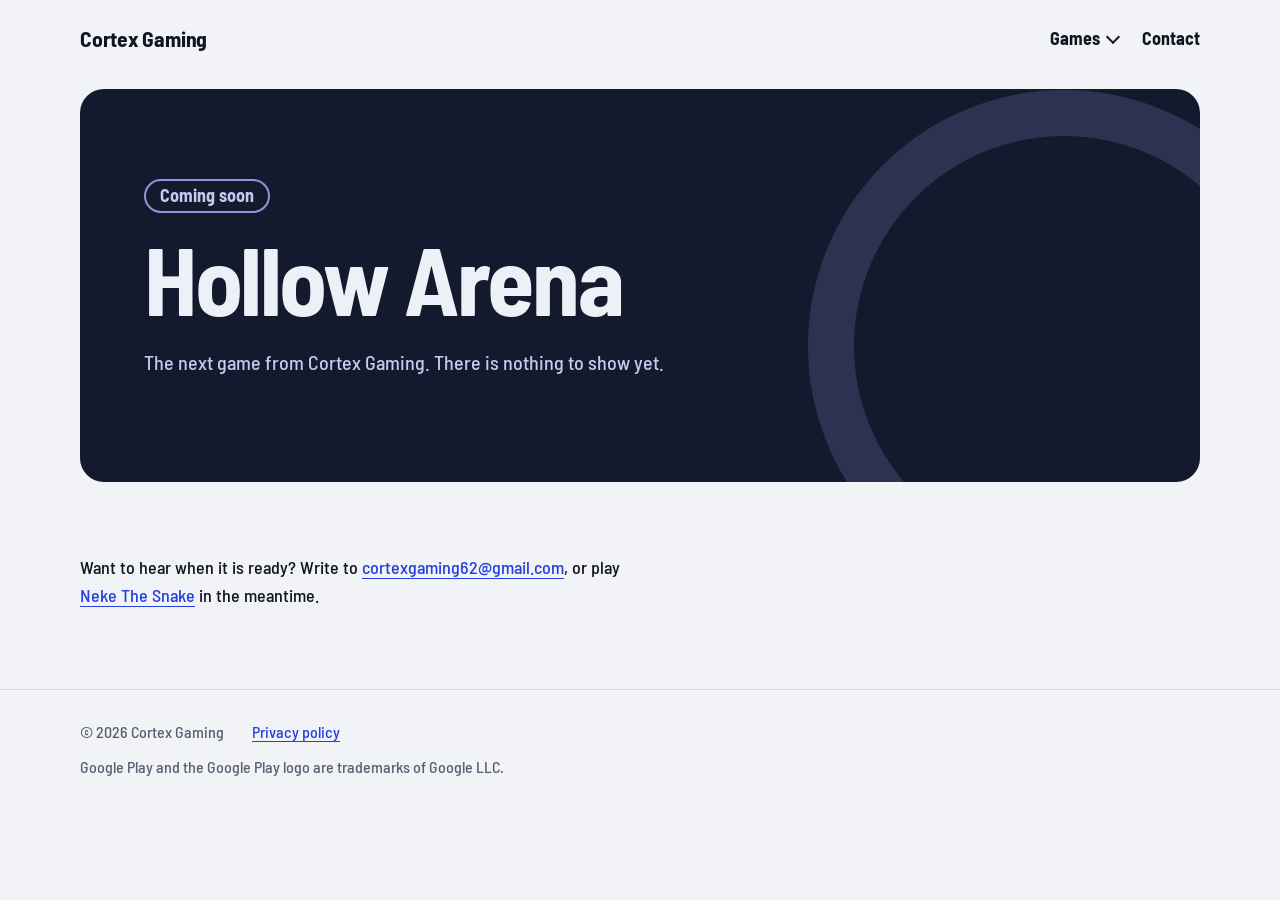
==== hollow-arena/index.html @ d4bacdc9 "Modern studio home page with a Games menu and a page per game The home page is now a neutral studio " ====
<!doctype html>
<html lang="en">
<head>
<meta charset="utf-8">
<meta name="viewport" content="width=device-width, initial-scale=1">
<title>Hollow Arena | Cortex Gaming</title>
<meta name="description" content="Hollow Arena is the next game from Cortex Gaming. Coming soon.">
<meta name="theme-color" content="#f1f3f6">
<link rel="icon" type="image/png" href="/assets/favicon.png">
<link rel="stylesheet" href="/assets/base.css">
<link rel="stylesheet" href="/assets/studio.css">
<script>document.documentElement.classList.add("js")</script>
</head>
<body>
<a class="skip" href="#main">Skip to content</a>
<div class="wrap">
  <header class="top">
    <a class="mark" href="/">Cortex Gaming</a>
    <nav class="nav" aria-label="Main">
      <div class="menu">
        <button class="menu-btn" type="button" aria-expanded="false" aria-controls="games-menu">Games</button>
        <ul id="games-menu" class="menu-list">
          <li><a href="/neke-the-snake/">Neke The Snake</a></li>
          <li><a href="/hollow-arena/">Hollow Arena <span class="chip">Coming soon</span></a></li>
        </ul>
      </div>
      <a href="/#contact">Contact</a>
    </nav>
  </header>

  <main id="main">
    <div class="soon-hero">
      <span class="status">Coming soon</span>
      <h1>Hollow Arena</h1>
      <p>The next game from Cortex Gaming. There is nothing to show yet.</p>
    </div>
    <section>
      <p>Want to hear when it is ready? Write to <a href="mailto:cortexgaming62@gmail.com">cortexgaming62@gmail.com</a>, or play <a href="/neke-the-snake/">Neke The Snake</a> in the meantime.</p>
    </section>
  </main>
</div>

<footer>
  <div class="wrap">
    <p>&copy; 2026 Cortex Gaming</p>
    <p><a href="https://sites.google.com/view/neke-the-snake">Privacy policy</a></p>
    <p class="legal">Google Play and the Google Play logo are trademarks of Google LLC.</p>
  </div>
</footer>
<script src="/assets/nav.js" defer></script>
</body>
</html>
---- assets/base.css ----
/* Fonts: Silkscreen and Barlow Semi Condensed, both SIL Open Font License, self-hosted. */
@font-face{font-family:"Silkscreen";font-style:normal;font-weight:400;font-display:swap;src:url(fonts/silkscreen-latin-400-normal.woff2) format("woff2")}
@font-face{font-family:"Barlow Semi Condensed";font-style:normal;font-weight:500;font-display:swap;src:url(fonts/barlow-semi-condensed-latin-500-normal.woff2) format("woff2")}
@font-face{font-family:"Barlow Semi Condensed";font-style:normal;font-weight:700;font-display:swap;src:url(fonts/barlow-semi-condensed-latin-700-normal.woff2) format("woff2")}

:root{
  --bg:#0f1216;
  --paper:#ece9da;
  --muted:#a3a495;
  --line:#2a3039;
  --link:#b5b02a;
  --text:"Barlow Semi Condensed","Arial Narrow",system-ui,sans-serif;
}
*{box-sizing:border-box}
html{scroll-behavior:smooth}
body{margin:0;background:var(--bg);color:var(--paper);font-family:var(--text);font-weight:500;font-size:1.125rem;line-height:1.55}
img{max-width:100%;height:auto}
a{color:var(--link);text-underline-offset:.2em}
a:hover{color:var(--paper)}
:focus-visible{outline:3px solid var(--link);outline-offset:3px}
.wrap{width:min(1120px,100% - 40px);margin-inline:auto}
.skip{position:absolute;left:-999px;top:8px;background:var(--link);color:#111;padding:8px 14px;z-index:10}
.skip:focus{left:8px}
p{margin:0 0 14px;max-width:60ch}

.top{display:flex;align-items:center;justify-content:space-between;gap:16px;padding:22px 0}
.mark{font-weight:700;font-size:1.35rem;letter-spacing:-.01em;color:var(--paper);text-decoration:none}
.mark:hover{color:var(--link)}
.nav{display:flex;gap:24px}
.nav a{color:var(--paper);text-decoration:none;font-weight:700}
.nav a:hover,.nav a[aria-current="page"]{color:var(--link)}

footer{margin-top:80px;border-top:1px solid var(--line);padding:30px 0 56px;color:var(--muted);font-size:1rem}
footer .wrap{display:flex;flex-wrap:wrap;gap:10px 28px}
footer p{margin:0;max-width:none}
footer .legal{flex-basis:100%}
.badge{display:inline-block;margin-left:-10px}
.badge img{display:block;height:64px;width:auto}

@media(prefers-reduced-motion:reduce){html{scroll-behavior:auto}}

/* Games menu in the header. Without JavaScript the list shows as plain links. */
.menu{position:relative}
.menu-btn{font:inherit;font-weight:700;color:var(--paper);background:none;border:0;padding:0;cursor:pointer;display:inline-flex;align-items:center;gap:8px}
.menu-btn:hover,.menu-btn[aria-expanded="true"]{color:var(--link)}
.menu-btn::after{content:"";width:8px;height:8px;border:solid currentColor;border-width:0 2px 2px 0;transform:translateY(-2px) rotate(45deg);transition:transform .15s}
.menu-btn[aria-expanded="true"]::after{transform:translateY(1px) rotate(225deg)}
.menu-list{list-style:none;margin:0;padding:8px;min-width:250px;background:var(--menu-bg);border:1px solid var(--line);border-radius:14px;box-shadow:0 14px 34px rgba(0,0,0,.28);position:absolute;right:0;top:calc(100% + 14px);z-index:5}
.menu-list a{display:flex;justify-content:space-between;align-items:center;gap:14px;padding:12px 14px;border-radius:9px;color:var(--paper);text-decoration:none;font-weight:700}
.menu-list a:hover,.menu-list a:focus-visible{background:var(--menu-hover);color:var(--paper)}
.chip{font-weight:700;font-size:.85rem;color:var(--muted);border:1px solid var(--line);border-radius:999px;padding:1px 10px}
.js .menu-list{display:none}
.js .menu-list.open{display:block}
:root{--menu-bg:#171b21;--menu-hover:#232a33}
@media(max-width:560px){.menu{position:static}.top{position:relative}.menu-list{left:0;right:0;top:100%}}
---- assets/studio.css ----
/* Home page and Hollow Arena page: the studio look. Light and neutral. Loaded after base.css. */
:root{
  --bg:#f1f3f6;
  --paper:#111522;
  --muted:#586073;
  --line:#d3d9e3;
  --link:#2540e0;
  --menu-bg:#ffffff;
  --menu-hover:#e8ecf3;
  --ink-blue:#141a2e;
  --lcd:#b5b02a;
  --lcd-ink:#2b2a0c;
}
.skip{color:#fff}
.menu-list{box-shadow:0 14px 34px rgba(17,21,34,.14)}

.hero{padding:clamp(48px,9vw,110px) 0 clamp(40px,6vw,72px)}
.hero h1{font-weight:700;font-size:clamp(2.7rem,8vw,6rem);line-height:.98;letter-spacing:-.025em;margin:0 0 26px;max-width:14ch}
.hero .lead{font-size:clamp(1.2rem,2.4vw,1.5rem);line-height:1.4;color:var(--muted);max-width:36ch;margin:0 0 32px}
.btn{display:inline-block;background:var(--paper);color:#fff;font-weight:700;text-decoration:none;padding:14px 24px;border-radius:999px}
.btn:hover{background:var(--link);color:#fff}
.btn.ghost{background:transparent;color:var(--paper);box-shadow:inset 0 0 0 2px var(--paper)}
.btn.ghost:hover{background:var(--paper);color:#fff}
.actions{display:flex;flex-wrap:wrap;gap:12px}

h2{font-weight:700;font-size:clamp(1.8rem,4vw,2.6rem);line-height:1.1;letter-spacing:-.015em;margin:0 0 28px}
main section{padding:clamp(40px,6vw,72px) 0 0}

.panels{display:grid;gap:20px}
@media(min-width:860px){.panels{grid-template-columns:1.25fr 1fr}}
.panel{border-radius:24px;padding:clamp(26px,4vw,44px);min-height:420px;display:flex;flex-direction:column;justify-content:space-between;text-decoration:none;position:relative;overflow:hidden}
.panel h3{font-size:clamp(2rem,4.5vw,3rem);line-height:1;letter-spacing:-.02em;margin:18px 0 12px}
.panel p{margin:0;max-width:34ch}
.panel .go{font-weight:700;margin-top:26px;text-decoration:underline;text-underline-offset:.25em}
.panel-snake{background:var(--lcd);color:var(--lcd-ink)}
.panel-snake img.icon{width:72px;height:72px;border-radius:16px;display:block}
.panel-snake .status{display:inline-block;font-weight:700;border:2px solid var(--lcd-ink);border-radius:999px;padding:1px 14px}
.panel-snake:hover .go{text-decoration-thickness:3px}
.panel-soon{background:var(--ink-blue);color:#eef0f7}
.panel-soon .status{display:inline-block;font-weight:700;border:2px solid #8b97d9;color:#c3caf0;border-radius:999px;padding:1px 14px}
.panel-soon::after{content:"";position:absolute;right:-90px;bottom:-90px;width:300px;height:300px;border-radius:50%;border:34px solid rgba(139,151,217,.22)}
.panel:focus-visible{outline:3px solid var(--link);outline-offset:4px}

.about{display:grid;gap:12px 48px}
@media(min-width:860px){.about{grid-template-columns:1fr 1.4fr}}
.about p{font-size:1.25rem}

.soon-hero{background:var(--ink-blue);color:#eef0f7;border-radius:24px;padding:clamp(40px,7vw,96px) clamp(26px,5vw,64px);margin-top:12px;position:relative;overflow:hidden}
.soon-hero h1{font-weight:700;font-size:clamp(2.7rem,8vw,6rem);line-height:.98;letter-spacing:-.025em;margin:18px 0 22px}
.soon-hero p{font-size:1.25rem;color:#c3caf0}
.soon-hero .status{display:inline-block;font-weight:700;border:2px solid #8b97d9;color:#c3caf0;border-radius:999px;padding:1px 14px}
.soon-hero::after{content:"";position:absolute;right:-120px;bottom:-120px;width:420px;height:420px;border-radius:50%;border:46px solid rgba(139,151,217,.2)}
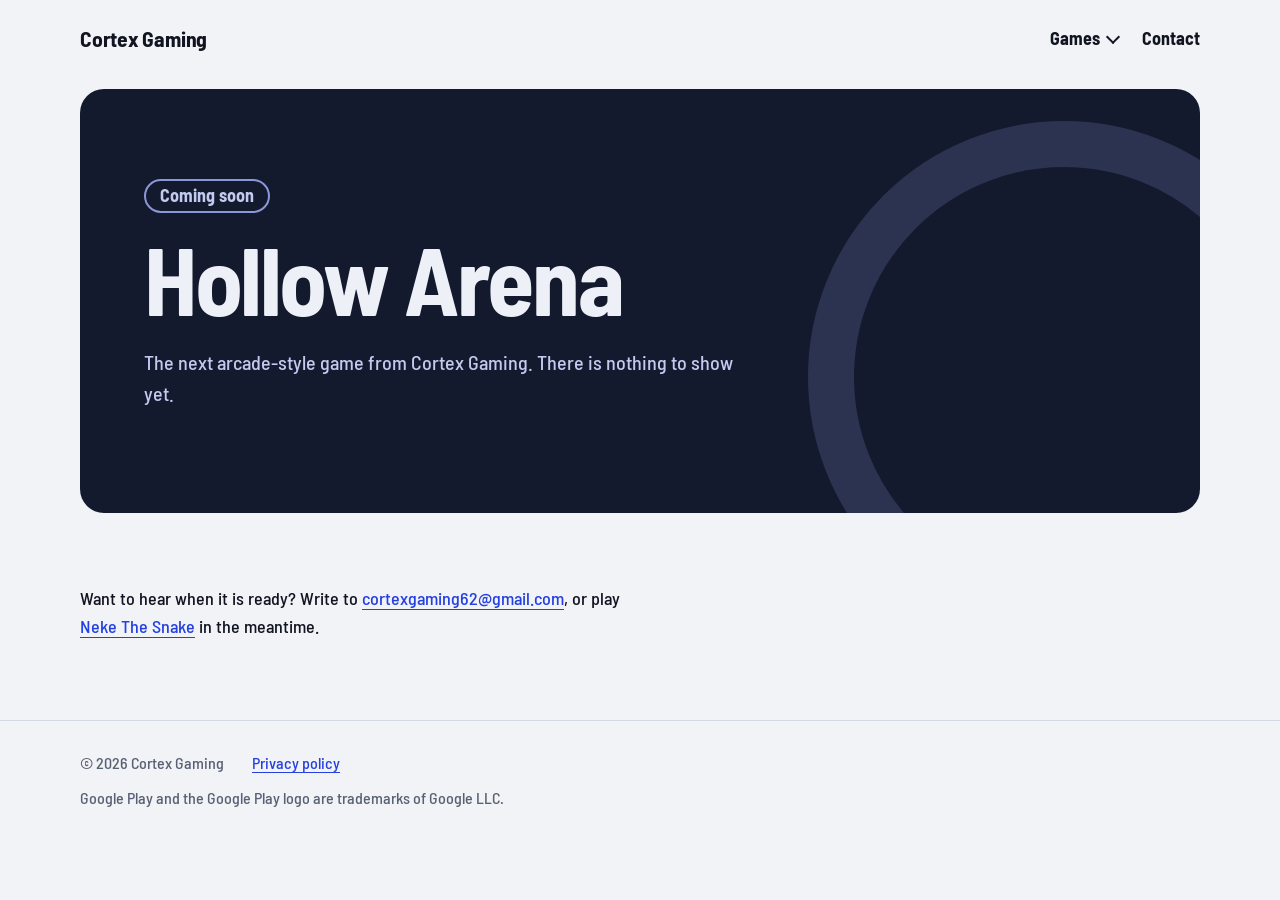
==== commit 24207ae7: "Describe the studio as making arcade-style games Co-Authored-By: Claude Sonnet 5.5 <noreply@anthropi" ====
--- a/hollow-arena/index.html
+++ b/hollow-arena/index.html
@@ -4,7 +4,7 @@
 <meta charset="utf-8">
 <meta name="viewport" content="width=device-width, initial-scale=1">
 <title>Hollow Arena | Cortex Gaming</title>
-<meta name="description" content="Hollow Arena is the next game from Cortex Gaming. Coming soon.">
+<meta name="description" content="Hollow Arena is the next arcade-style game from Cortex Gaming. Coming soon.">
 <meta name="theme-color" content="#f1f3f6">
 <link rel="icon" type="image/png" href="/assets/favicon.png">
 <link rel="stylesheet" href="/assets/base.css">
@@ -32,7 +32,7 @@
     <div class="soon-hero">
       <span class="status">Coming soon</span>
       <h1>Hollow Arena</h1>
-      <p>The next game from Cortex Gaming. There is nothing to show yet.</p>
+      <p>The next arcade-style game from Cortex Gaming. There is nothing to show yet.</p>
     </div>
     <section>
       <p>Want to hear when it is ready? Write to <a href="mailto:cortexgaming62@gmail.com">cortexgaming62@gmail.com</a>, or play <a href="/neke-the-snake/">Neke The Snake</a> in the meantime.</p>
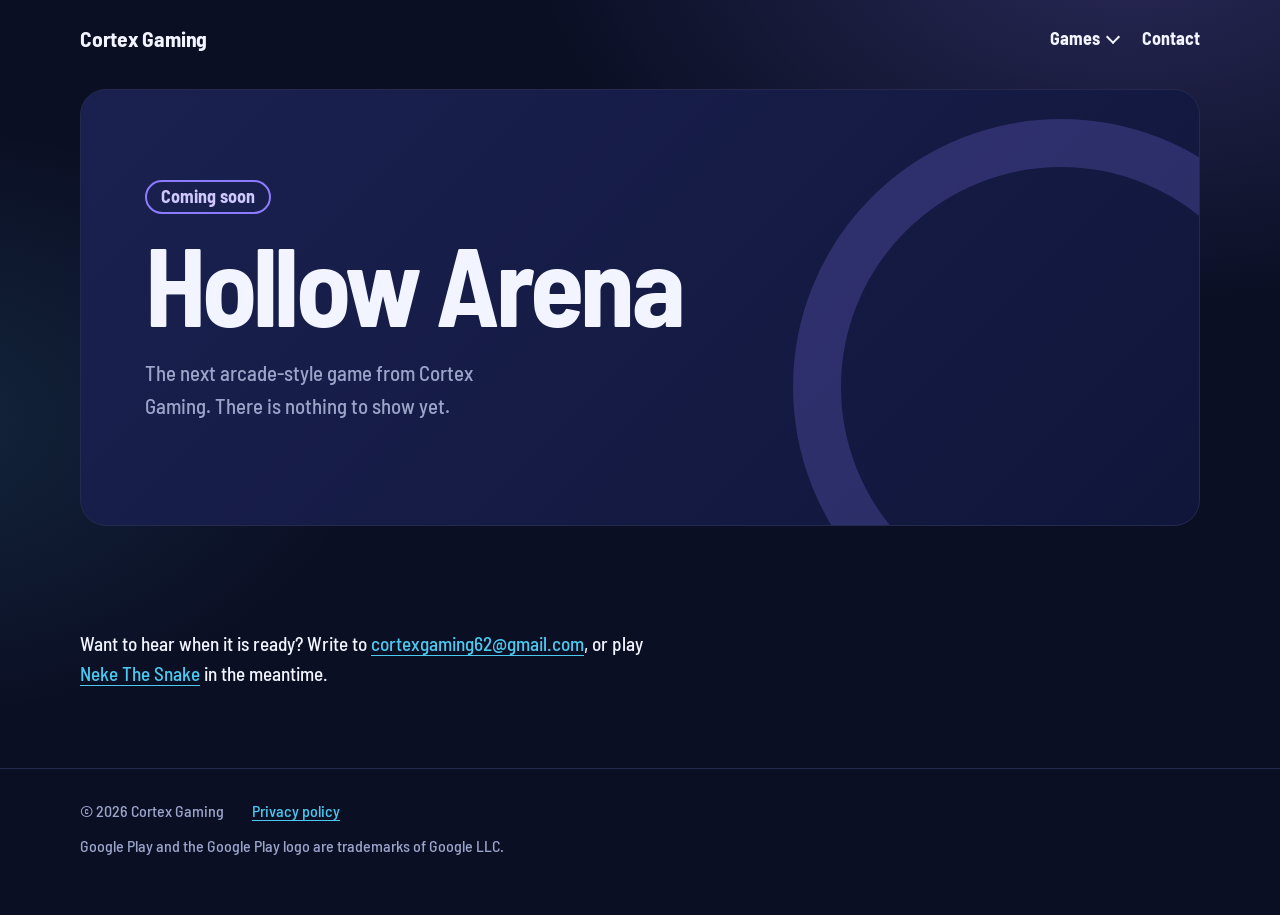
==== commit 85ac98c5: "Redesign the studio home page: arcade look, better copy Dark navy page with colour glows, a self-pla" ====
--- a/hollow-arena/index.html
+++ b/hollow-arena/index.html
@@ -5,7 +5,7 @@
 <meta name="viewport" content="width=device-width, initial-scale=1">
 <title>Hollow Arena | Cortex Gaming</title>
 <meta name="description" content="Hollow Arena is the next arcade-style game from Cortex Gaming. Coming soon.">
-<meta name="theme-color" content="#f1f3f6">
+<meta name="theme-color" content="#0b0f24">
 <link rel="icon" type="image/png" href="/assets/favicon.png">
 <link rel="stylesheet" href="/assets/base.css">
 <link rel="stylesheet" href="/assets/studio.css">
--- a/assets/studio.css
+++ b/assets/studio.css
@@ -1,52 +1,57 @@
-/* Home page and Hollow Arena page: the studio look. Light and neutral. Loaded after base.css. */
+/* Home page and Hollow Arena page: the studio look. Loaded after base.css. */
 :root{
-  --bg:#f1f3f6;
-  --paper:#111522;
-  --muted:#586073;
-  --line:#d3d9e3;
-  --link:#2540e0;
-  --menu-bg:#ffffff;
-  --menu-hover:#e8ecf3;
-  --ink-blue:#141a2e;
-  --lcd:#b5b02a;
-  --lcd-ink:#2b2a0c;
+  --bg:#0b0f24;
+  --paper:#f2f4ff;
+  --muted:#9ba4c9;
+  --line:#232a4d;
+  --link:#4cc9f0;
+  --menu-bg:#141a3a;
+  --menu-hover:#1f2750;
+  --coral:#ff5a5f;
+  --amber:#ffb020;
+  --mint:#2ee6a6;
+  --sky:#4cc9f0;
+  --violet:#8b7cff;
 }
-.skip{color:#fff}
-.menu-list{box-shadow:0 14px 34px rgba(17,21,34,.14)}
+body{
+  background-color:var(--bg);
+  background-image:
+    radial-gradient(60rem 38rem at 88% -8%,rgba(139,124,255,.24),transparent 62%),
+    radial-gradient(48rem 30rem at -8% 46%,rgba(76,201,240,.12),transparent 62%);
+  background-repeat:no-repeat;
+}
+.skip{color:#0b0f24}
+.menu-list{box-shadow:0 18px 40px rgba(0,0,0,.45)}
 
-.hero{padding:clamp(48px,9vw,110px) 0 clamp(40px,6vw,72px)}
-.hero h1{font-weight:700;font-size:clamp(2.7rem,8vw,6rem);line-height:.98;letter-spacing:-.025em;margin:0 0 26px;max-width:14ch}
-.hero .lead{font-size:clamp(1.2rem,2.4vw,1.5rem);line-height:1.4;color:var(--muted);max-width:36ch;margin:0 0 32px}
-.btn{display:inline-block;background:var(--paper);color:#fff;font-weight:700;text-decoration:none;padding:14px 24px;border-radius:999px}
-.btn:hover{background:var(--link);color:#fff}
-.btn.ghost{background:transparent;color:var(--paper);box-shadow:inset 0 0 0 2px var(--paper)}
-.btn.ghost:hover{background:var(--paper);color:#fff}
-.actions{display:flex;flex-wrap:wrap;gap:12px}
+.hero{padding:clamp(40px,8vw,104px) 0 clamp(28px,4vw,48px)}
+.hero h1{font-weight:700;font-size:clamp(2.9rem,8.6vw,7rem);line-height:.94;letter-spacing:-.035em;margin:0 0 28px;max-width:11ch}
+.hero .lead{font-size:clamp(1.2rem,2.3vw,1.55rem);line-height:1.42;color:var(--muted);max-width:40ch;margin:0}
 
-h2{font-weight:700;font-size:clamp(1.8rem,4vw,2.6rem);line-height:1.1;letter-spacing:-.015em;margin:0 0 28px}
-main section{padding:clamp(40px,6vw,72px) 0 0}
+.playfield{display:block;width:100%;height:clamp(260px,38vw,400px);margin-top:clamp(32px,5vw,56px);border-radius:26px;background:#070a1c;border:1px solid var(--line)}
 
-.panels{display:grid;gap:20px}
-@media(min-width:860px){.panels{grid-template-columns:1.25fr 1fr}}
-.panel{border-radius:24px;padding:clamp(26px,4vw,44px);min-height:420px;display:flex;flex-direction:column;justify-content:space-between;text-decoration:none;position:relative;overflow:hidden}
-.panel h3{font-size:clamp(2rem,4.5vw,3rem);line-height:1;letter-spacing:-.02em;margin:18px 0 12px}
-.panel p{margin:0;max-width:34ch}
-.panel .go{font-weight:700;margin-top:26px;text-decoration:underline;text-underline-offset:.25em}
-.panel-snake{background:var(--lcd);color:var(--lcd-ink)}
-.panel-snake img.icon{width:72px;height:72px;border-radius:16px;display:block}
-.panel-snake .status{display:inline-block;font-weight:700;border:2px solid var(--lcd-ink);border-radius:999px;padding:1px 14px}
-.panel-snake:hover .go{text-decoration-thickness:3px}
-.panel-soon{background:var(--ink-blue);color:#eef0f7}
-.panel-soon .status{display:inline-block;font-weight:700;border:2px solid #8b97d9;color:#c3caf0;border-radius:999px;padding:1px 14px}
-.panel-soon::after{content:"";position:absolute;right:-90px;bottom:-90px;width:300px;height:300px;border-radius:50%;border:34px solid rgba(139,151,217,.22)}
-.panel:focus-visible{outline:3px solid var(--link);outline-offset:4px}
+h2{font-weight:700;font-size:clamp(1.9rem,4.2vw,3rem);line-height:1.05;letter-spacing:-.02em;margin:0 0 20px}
+main section{padding:clamp(56px,8vw,112px) 0 0}
 
-.about{display:grid;gap:12px 48px}
-@media(min-width:860px){.about{grid-template-columns:1fr 1.4fr}}
-.about p{font-size:1.25rem}
+.statement{font-size:clamp(1.5rem,3.4vw,2.35rem);line-height:1.25;letter-spacing:-.01em;font-weight:500;max-width:30ch;margin:0 0 48px}
+.principles{display:grid;gap:26px 40px;list-style:none;margin:0;padding:0}
+@media(min-width:860px){.principles{grid-template-columns:repeat(3,1fr)}}
+.principles li{border-top:2px solid var(--line);padding-top:20px}
+.principles h3{display:flex;align-items:center;gap:12px;font-size:1.45rem;line-height:1.2;margin:0 0 8px}
+.principles h3::before{content:"";width:14px;height:14px;border-radius:4px;background:var(--dot);flex:none}
+.principles p{color:var(--muted);margin:0}
+.principles li:nth-child(1){--dot:var(--coral)}
+.principles li:nth-child(2){--dot:var(--amber)}
+.principles li:nth-child(3){--dot:var(--mint)}
 
-.soon-hero{background:var(--ink-blue);color:#eef0f7;border-radius:24px;padding:clamp(40px,7vw,96px) clamp(26px,5vw,64px);margin-top:12px;position:relative;overflow:hidden}
-.soon-hero h1{font-weight:700;font-size:clamp(2.7rem,8vw,6rem);line-height:.98;letter-spacing:-.025em;margin:18px 0 22px}
-.soon-hero p{font-size:1.25rem;color:#c3caf0}
-.soon-hero .status{display:inline-block;font-weight:700;border:2px solid #8b97d9;color:#c3caf0;border-radius:999px;padding:1px 14px}
-.soon-hero::after{content:"";position:absolute;right:-120px;bottom:-120px;width:420px;height:420px;border-radius:50%;border:46px solid rgba(139,151,217,.2)}
+.contact-box{border-radius:26px;padding:clamp(28px,5vw,64px);background:linear-gradient(135deg,#1a2150,#10163a);border:1px solid var(--line)}
+.contact-box h2{margin-bottom:14px}
+.contact-box p{color:var(--muted);font-size:1.25rem;max-width:38ch}
+.btn{display:inline-block;background:var(--paper);color:#0b0f24;font-weight:700;font-size:1.15rem;text-decoration:none;padding:15px 28px;border-radius:999px;margin-top:10px}
+.btn:hover{background:var(--mint);color:#0b0f24}
+
+.soon-hero{background:linear-gradient(135deg,#1a2150,#10163a);border:1px solid var(--line);color:var(--paper);border-radius:26px;padding:clamp(40px,7vw,96px) clamp(26px,5vw,64px);margin-top:12px;position:relative;overflow:hidden}
+.soon-hero h1{font-weight:700;font-size:clamp(2.9rem,8.6vw,7rem);line-height:.94;letter-spacing:-.035em;margin:18px 0 22px}
+.soon-hero p{font-size:1.3rem;color:var(--muted);max-width:36ch}
+.soon-hero .status{display:inline-block;font-weight:700;border:2px solid var(--violet);color:#cfc8ff;border-radius:999px;padding:1px 14px}
+.soon-hero::after{content:"";position:absolute;right:-130px;bottom:-130px;width:440px;height:440px;border-radius:50%;border:48px solid rgba(139,124,255,.22)}
+.soon-hero+section p{font-size:1.2rem}
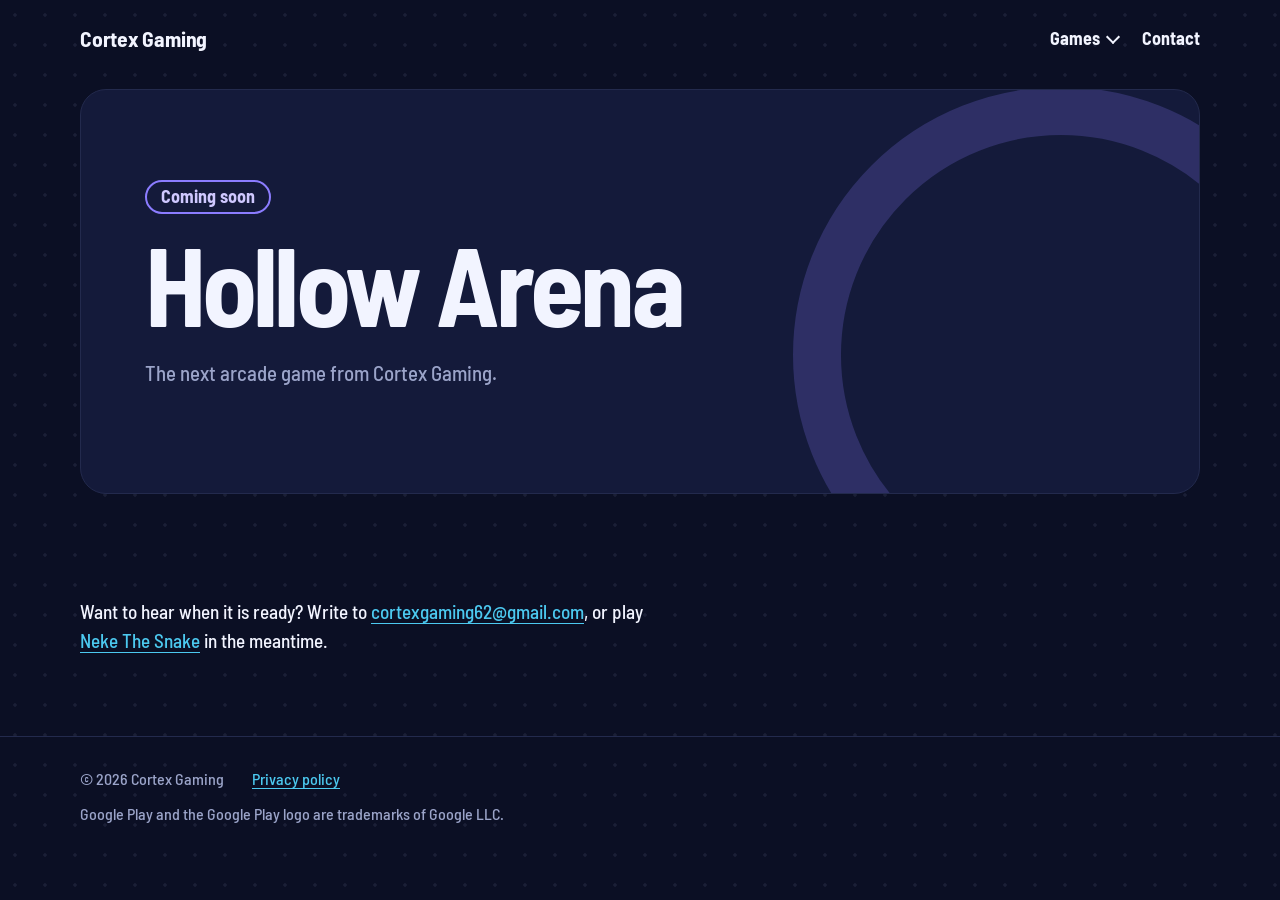
==== commit 481e3937: "Flat background with a pointer-lit dot grid; shorter Hollow Arena text Co-Authored-By: Claude Sonnet" ====
--- a/hollow-arena/index.html
+++ b/hollow-arena/index.html
@@ -32,7 +32,7 @@
     <div class="soon-hero">
       <span class="status">Coming soon</span>
       <h1>Hollow Arena</h1>
-      <p>The next arcade-style game from Cortex Gaming. There is nothing to show yet.</p>
+      <p>The next arcade game from Cortex Gaming.</p>
     </div>
     <section>
       <p>Want to hear when it is ready? Write to <a href="mailto:cortexgaming62@gmail.com">cortexgaming62@gmail.com</a>, or play <a href="/neke-the-snake/">Neke The Snake</a> in the meantime.</p>
@@ -48,5 +48,6 @@
   </div>
 </footer>
 <script src="/assets/nav.js" defer></script>
+<script src="/assets/glow.js" defer></script>
 </body>
 </html>
--- a/assets/studio.css
+++ b/assets/studio.css
@@ -13,13 +13,13 @@
   --sky:#4cc9f0;
   --violet:#8b7cff;
 }
-body{
-  background-color:var(--bg);
-  background-image:
-    radial-gradient(60rem 38rem at 88% -8%,rgba(139,124,255,.24),transparent 62%),
-    radial-gradient(48rem 30rem at -8% 46%,rgba(76,201,240,.12),transparent 62%);
-  background-repeat:no-repeat;
-}
+body{background:var(--bg)}
+/* One flat colour, plus a faint dot grid that lights up around the pointer. */
+body::before,body::after{content:"";position:fixed;inset:0;z-index:-1;pointer-events:none;background-size:30px 30px}
+body::before{background-image:radial-gradient(circle,rgba(155,164,201,.11) 1.5px,transparent 1.8px)}
+body::after{background-image:radial-gradient(circle,rgba(76,201,240,.9) 1.7px,transparent 2px);
+  -webkit-mask-image:radial-gradient(circle 190px at var(--mx,-999px) var(--my,-999px),#000,transparent);
+  mask-image:radial-gradient(circle 190px at var(--mx,-999px) var(--my,-999px),#000,transparent)}
 .skip{color:#0b0f24}
 .menu-list{box-shadow:0 18px 40px rgba(0,0,0,.45)}
 
@@ -27,31 +27,48 @@
 .hero h1{font-weight:700;font-size:clamp(2.9rem,8.6vw,7rem);line-height:.94;letter-spacing:-.035em;margin:0 0 28px;max-width:11ch}
 .hero .lead{font-size:clamp(1.2rem,2.3vw,1.55rem);line-height:1.42;color:var(--muted);max-width:40ch;margin:0}
 
-.playfield{display:block;width:100%;height:clamp(260px,38vw,400px);margin-top:clamp(32px,5vw,56px);border-radius:26px;background:#070a1c;border:1px solid var(--line)}
+.playfield{touch-action:pan-y;cursor:pointer;display:block;width:100%;height:clamp(260px,38vw,400px);margin-top:clamp(32px,5vw,56px);border-radius:26px;background:#070a1c;border:1px solid var(--line)}
 
 h2{font-weight:700;font-size:clamp(1.9rem,4.2vw,3rem);line-height:1.05;letter-spacing:-.02em;margin:0 0 20px}
 main section{padding:clamp(56px,8vw,112px) 0 0}
 
 .statement{font-size:clamp(1.5rem,3.4vw,2.35rem);line-height:1.25;letter-spacing:-.01em;font-weight:500;max-width:30ch;margin:0 0 48px}
-.principles{display:grid;gap:26px 40px;list-style:none;margin:0;padding:0}
+.glance{padding-top:clamp(40px,6vw,72px)}
+.glance dl{display:grid;gap:0;margin:0;border-top:1px solid var(--line)}
+@media(min-width:860px){.glance dl{grid-template-columns:repeat(4,1fr)}}
+.glance div{padding:22px 24px 26px 0;border-bottom:1px solid var(--line)}
+@media(min-width:860px){.glance div{border-bottom:0;padding-right:28px}.glance div+div{border-left:1px solid var(--line);padding-left:28px}}
+.glance dt{font-weight:700;font-size:clamp(1.6rem,3vw,2.2rem);line-height:1.1;letter-spacing:-.015em;margin:0 0 8px}
+.glance dd{margin:0;color:var(--muted)}
+
+.principles{display:grid;gap:18px;list-style:none;margin:0;padding:0}
 @media(min-width:860px){.principles{grid-template-columns:repeat(3,1fr)}}
-.principles li{border-top:2px solid var(--line);padding-top:20px}
-.principles h3{display:flex;align-items:center;gap:12px;font-size:1.45rem;line-height:1.2;margin:0 0 8px}
-.principles h3::before{content:"";width:14px;height:14px;border-radius:4px;background:var(--dot);flex:none}
-.principles p{color:var(--muted);margin:0}
-.principles li:nth-child(1){--dot:var(--coral)}
-.principles li:nth-child(2){--dot:var(--amber)}
-.principles li:nth-child(3){--dot:var(--mint)}
+.principles li{border-radius:24px;padding:30px;min-height:300px;display:flex;flex-direction:column;color:#0b0f24;background:var(--tile)}
+.principles svg{width:64px;height:64px;margin-bottom:auto}
+.principles h3{font-size:1.9rem;line-height:1.1;letter-spacing:-.02em;margin:34px 0 10px}
+.principles p{margin:0;font-size:1.15rem;line-height:1.4;color:#0b0f24;min-height:4.2em}
+.p-coral{--tile:var(--coral)}
+.p-amber{--tile:var(--amber)}
+.p-mint{--tile:var(--mint)}
 
-.contact-box{border-radius:26px;padding:clamp(28px,5vw,64px);background:linear-gradient(135deg,#1a2150,#10163a);border:1px solid var(--line)}
+.steps{list-style:none;counter-reset:s;margin:0;padding:0;display:grid;gap:0}
+@media(min-width:860px){.steps{grid-template-columns:repeat(4,1fr);gap:24px}}
+.steps li{counter-increment:s;border-top:2px solid var(--line);padding-top:22px;padding-bottom:26px;position:relative}
+.steps li::before{content:counter(s);position:absolute;top:-17px;left:0;width:32px;height:32px;border-radius:50%;background:var(--bg);border:2px solid var(--violet);color:var(--paper);font-weight:700;display:grid;place-items:center;font-size:.95rem}
+.steps h3{font-size:1.5rem;margin:6px 0 8px}
+.steps p{color:var(--muted);margin:0}
+
+.contact-box{border-radius:26px;padding:clamp(28px,5vw,64px);background:#141a3a;border:1px solid var(--line)}
 .contact-box h2{margin-bottom:14px}
 .contact-box p{color:var(--muted);font-size:1.25rem;max-width:38ch}
 .btn{display:inline-block;background:var(--paper);color:#0b0f24;font-weight:700;font-size:1.15rem;text-decoration:none;padding:15px 28px;border-radius:999px;margin-top:10px}
 .btn:hover{background:var(--mint);color:#0b0f24}
 
-.soon-hero{background:linear-gradient(135deg,#1a2150,#10163a);border:1px solid var(--line);color:var(--paper);border-radius:26px;padding:clamp(40px,7vw,96px) clamp(26px,5vw,64px);margin-top:12px;position:relative;overflow:hidden}
+.soon-hero{background:#141a3a;border:1px solid var(--line);color:var(--paper);border-radius:26px;padding:clamp(40px,7vw,96px) clamp(26px,5vw,64px);margin-top:12px;position:relative;overflow:hidden}
 .soon-hero h1{font-weight:700;font-size:clamp(2.9rem,8.6vw,7rem);line-height:.94;letter-spacing:-.035em;margin:18px 0 22px}
 .soon-hero p{font-size:1.3rem;color:var(--muted);max-width:36ch}
 .soon-hero .status{display:inline-block;font-weight:700;border:2px solid var(--violet);color:#cfc8ff;border-radius:999px;padding:1px 14px}
 .soon-hero::after{content:"";position:absolute;right:-130px;bottom:-130px;width:440px;height:440px;border-radius:50%;border:48px solid rgba(139,124,255,.22)}
 .soon-hero+section p{font-size:1.2rem}
+#process h2{margin-bottom:48px}
+.playfield:focus-visible{outline:3px solid var(--sky);outline-offset:4px}
